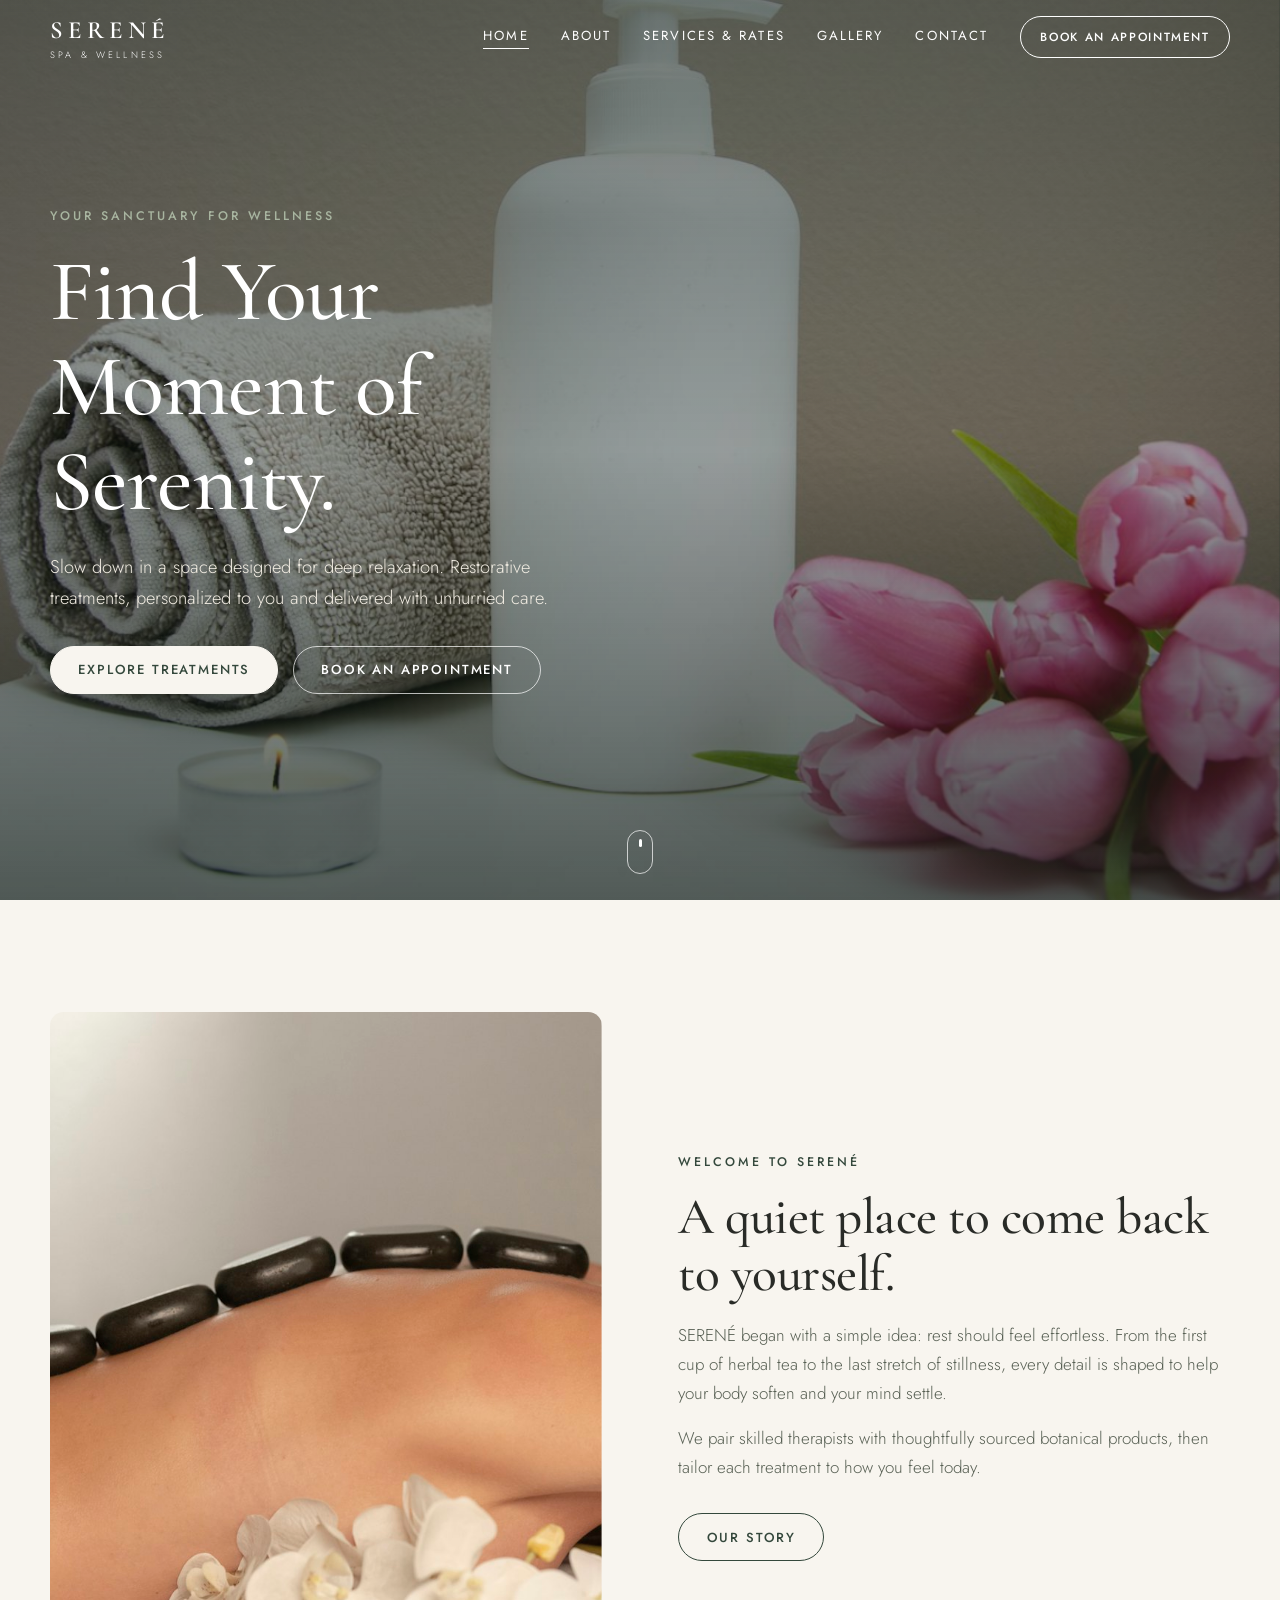
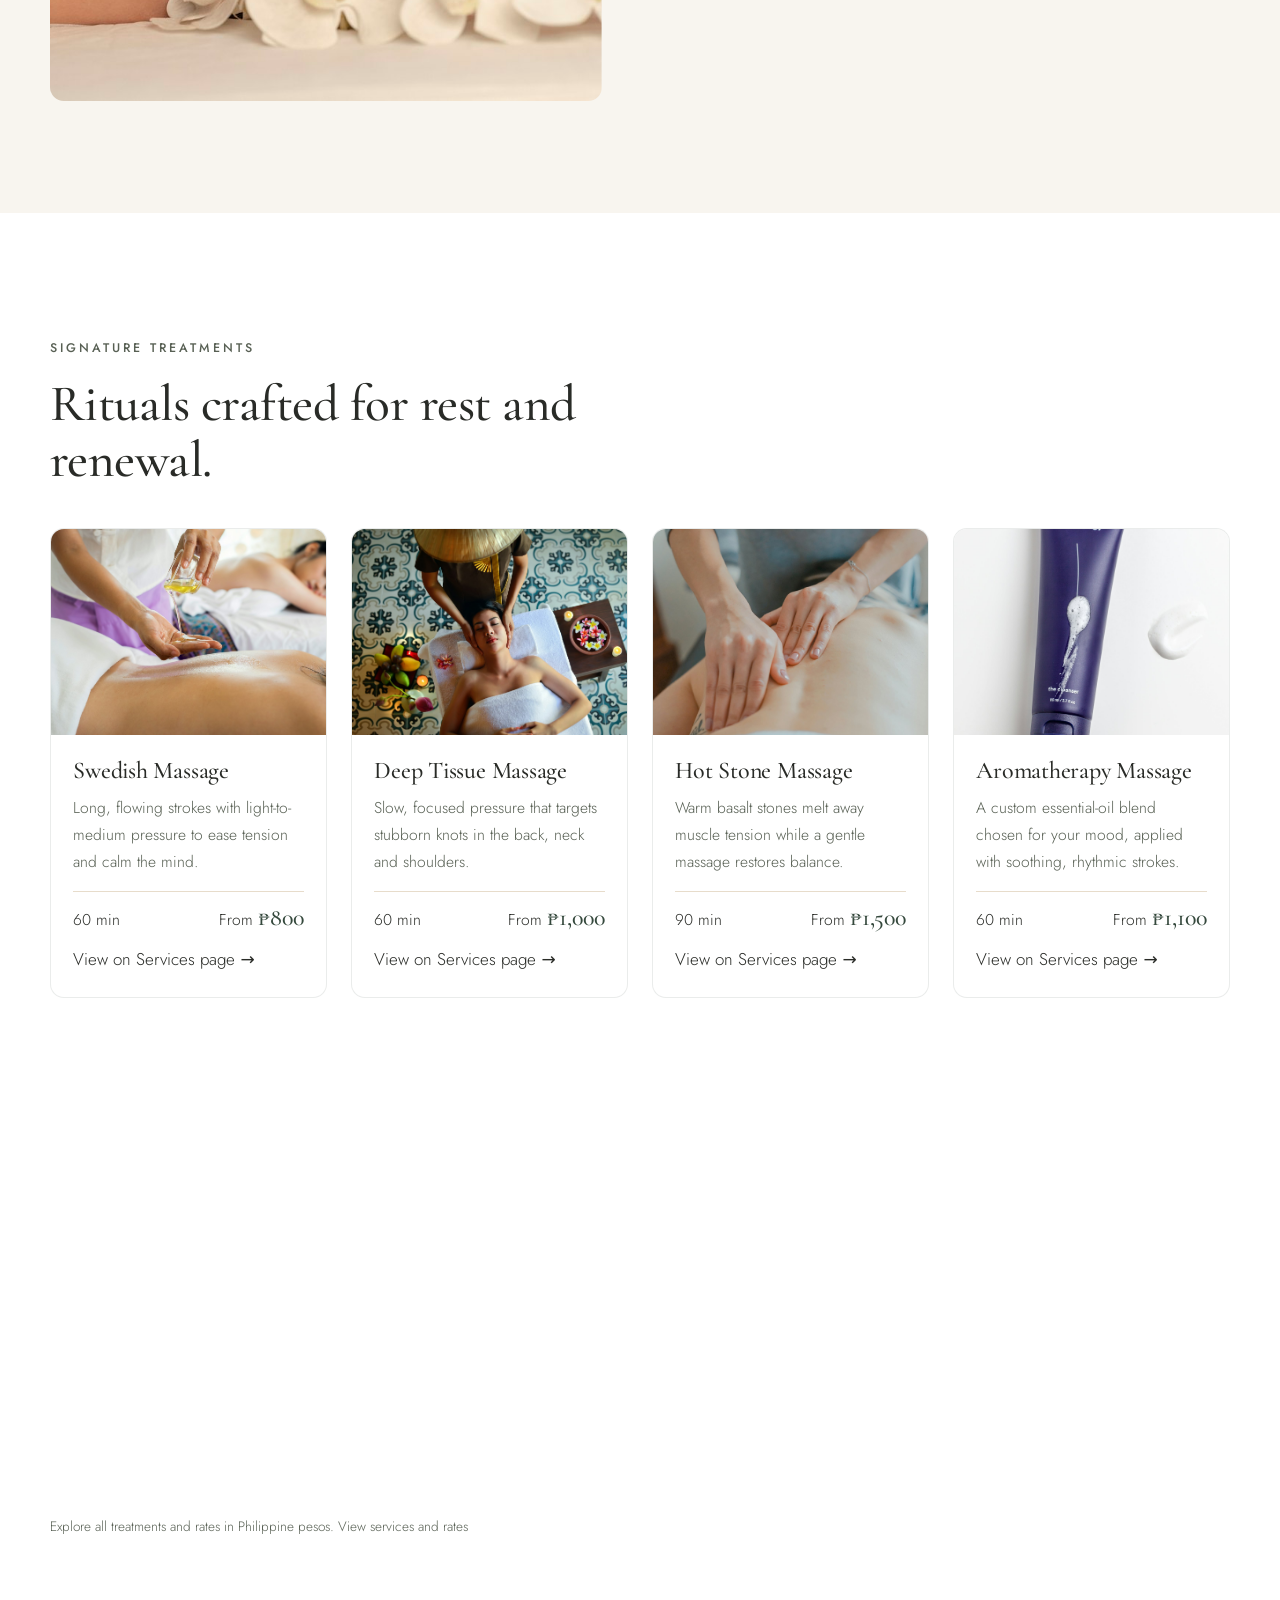
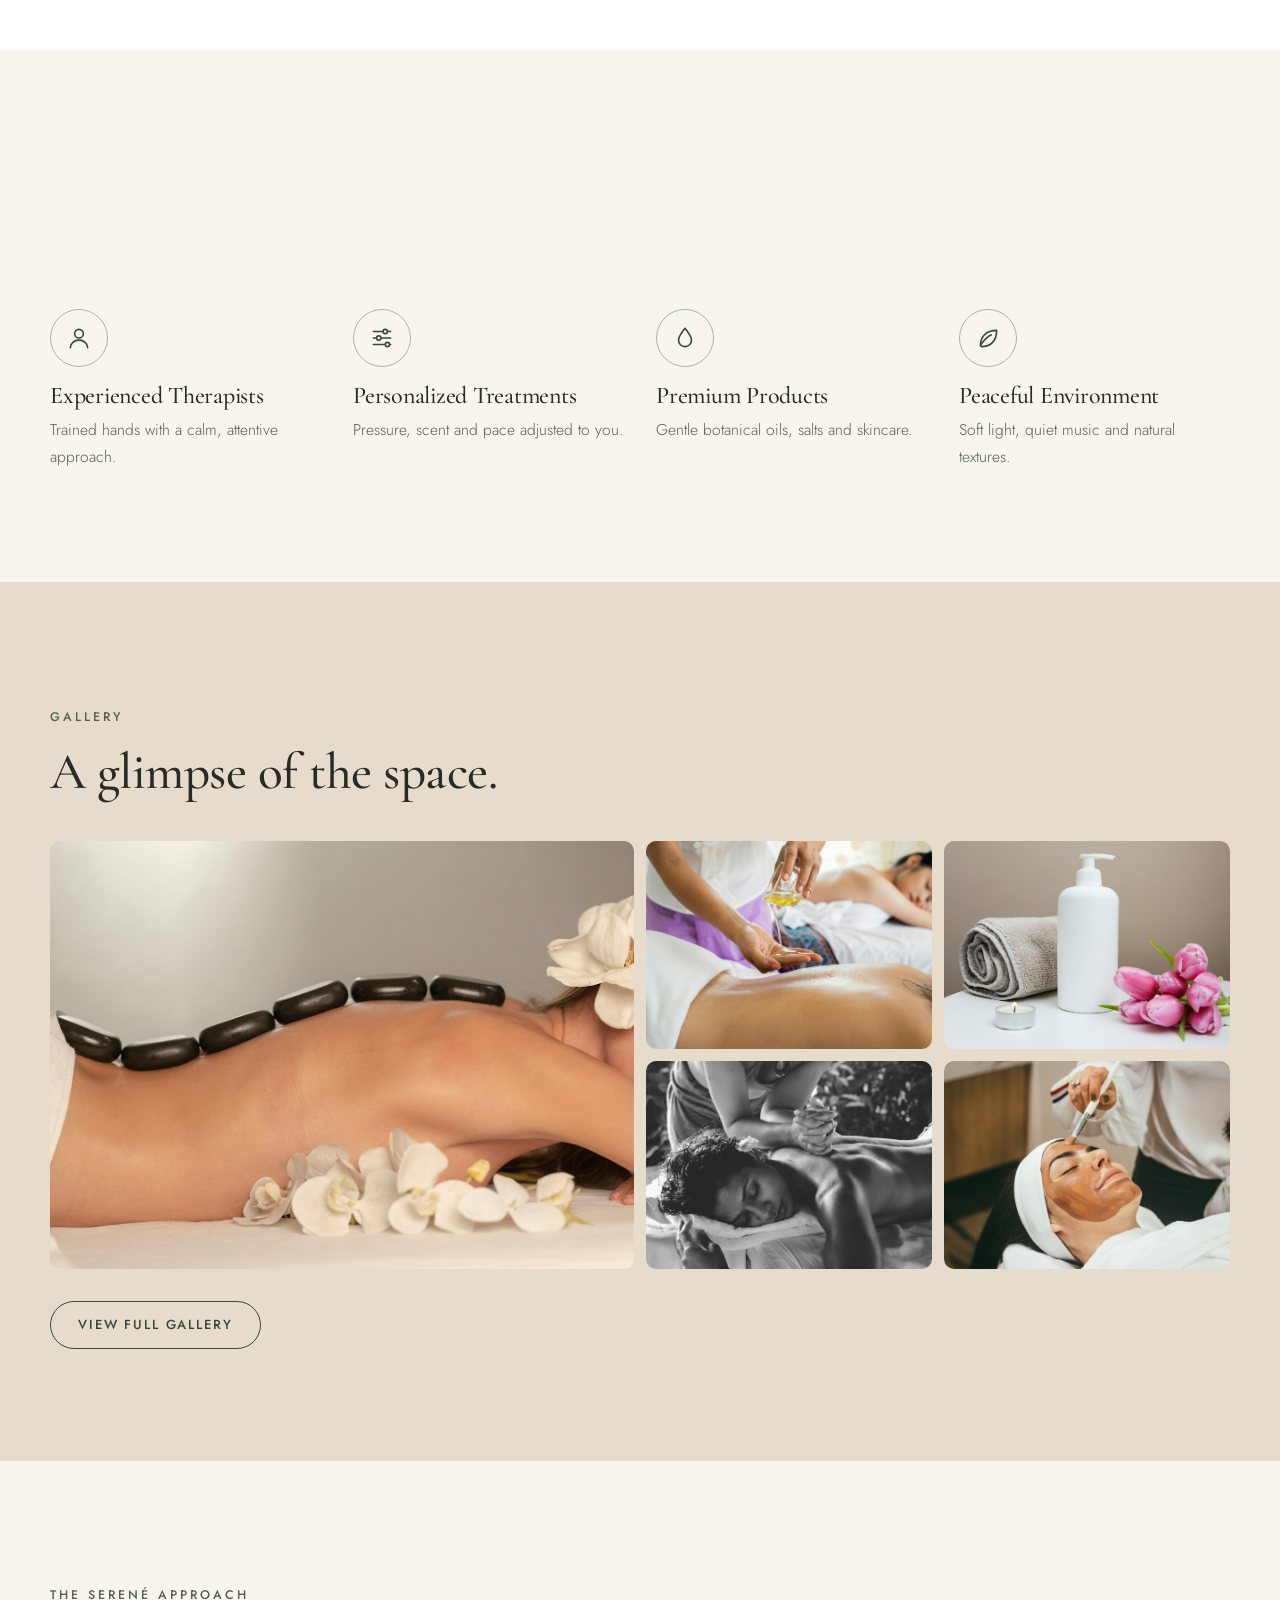
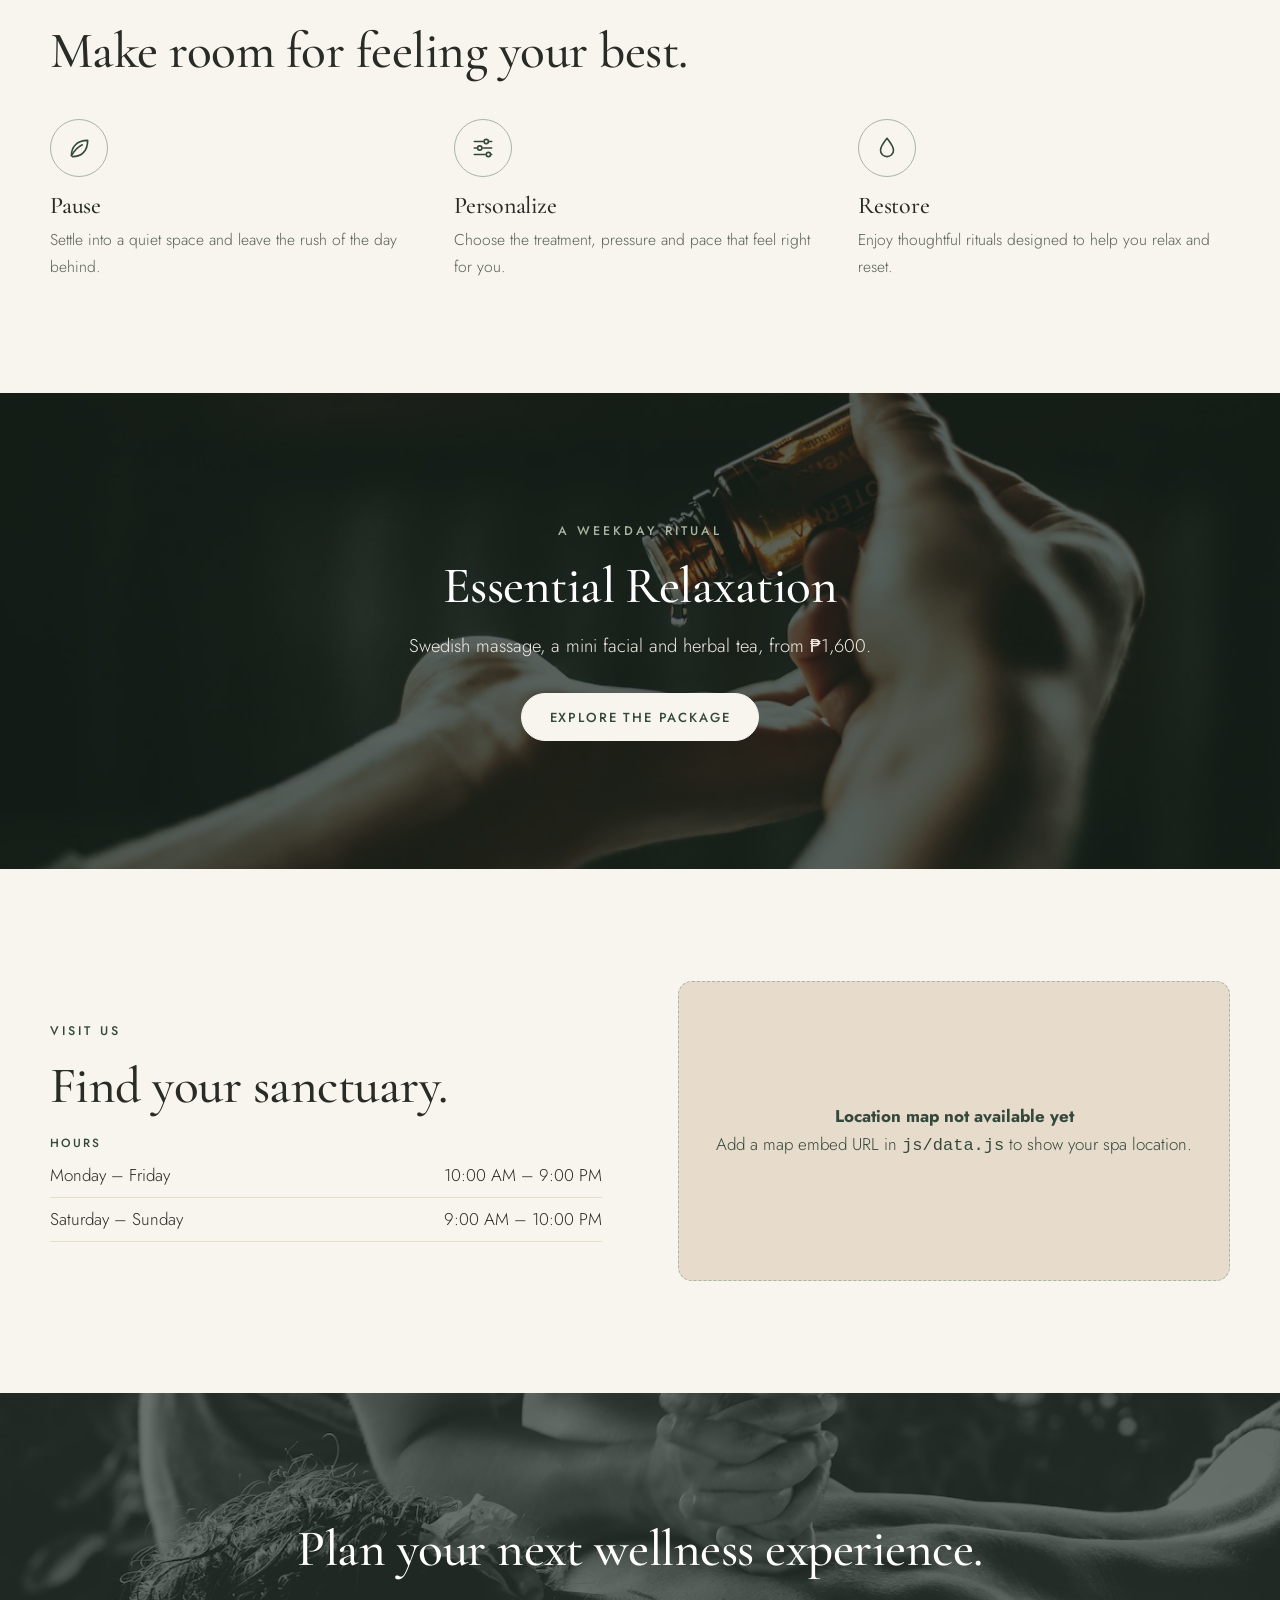
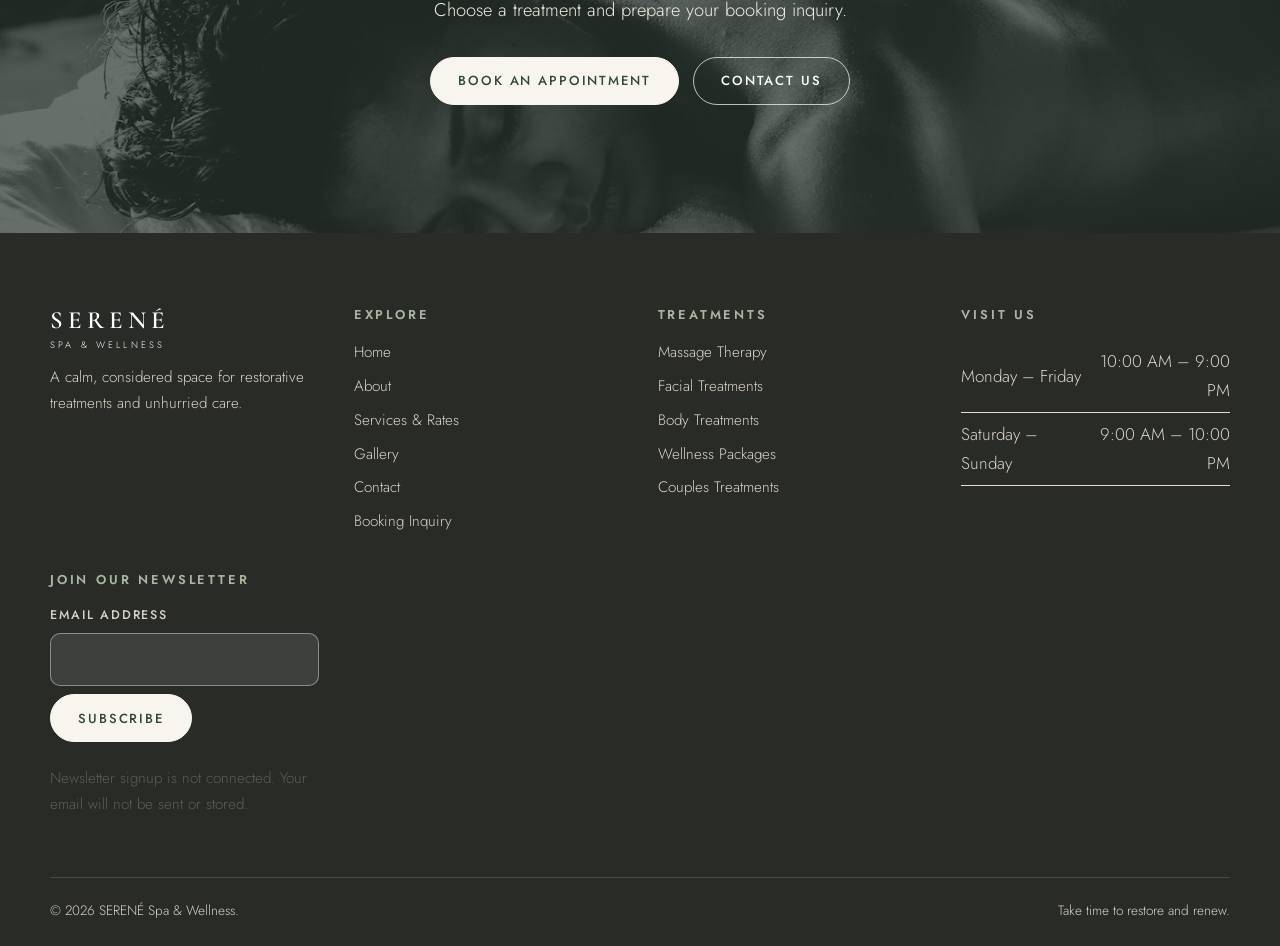
==== index.html @ 8085dd3d "New Template Site Spa Template" ====
<!DOCTYPE html>
<html lang="en">

<head>
    <meta charset="utf-8">
    <meta name="viewport" content="width=device-width,initial-scale=1">
    <title>SERENÉ Spa & Wellness | Massage, Facials & Wellness</title>
    <meta name="description"
        content="Find your moment of serenity with restorative massage, facials, body treatments and wellness packages at SERENÉ Spa & Wellness.">
    <meta property="og:title" content="SERENÉ Spa & Wellness | Massage, Facials & Wellness">
    <meta property="og:description"
        content="Find your moment of serenity with restorative massage, facials, body treatments and wellness packages at SERENÉ Spa & Wellness.">
    <meta property="og:type" content="website">
    <link rel="canonical" href="https://your-username.github.io/serene-spa/index.html">
    <link rel="icon"
        href="data:image/svg+xml,%3Csvg xmlns='http://www.w3.org/2000/svg' viewBox='0 0 32 32'%3E%3Crect width='32' height='32' rx='8' fill='%2334483C'/%3E%3Ctext x='16' y='23' font-size='20' text-anchor='middle' fill='%23F8F5EF' font-family='serif'%3ES%3C/text%3E%3C/svg%3E">
    <link rel="preconnect" href="https://fonts.googleapis.com">
    <link rel="preconnect" href="https://fonts.gstatic.com" crossorigin>
    <link
        href="https://fonts.googleapis.com/css2?family=Cormorant+Garamond:ital,wght@0,400;0,500;0,600;1,400&family=Jost:wght@300;400;500&display=swap"
        rel="stylesheet">
    <link rel="stylesheet" href="css/styles.css">
    <script src="js/data.js" defer></script>
    <script src="js/main.js" defer></script>
</head>

<body data-page="index" class="has-hero">
    <a class="skip" href="#main">Skip to content</a>
    <div id="site-header"></div>
    <noscript>
        <p style="padding:5rem 1.5rem 1rem">Please enable JavaScript to view the full site. You can also visit <a
                href="services.html">services</a>, <a href="about.html">about</a>, <a href="gallery.html">the
                gallery</a>, <a href="booking.html">booking</a> or <a href="contact.html">contact</a>.</p>
    </noscript>
    <main id="main">
        <section class="hero"><img class="hero__bg" src="assets/images/1540555700478-4be289fbecef.jpg" data-img="candle"
                data-parallax alt="Candlelit spa setting with smooth natural stones" width="1600" height="1000"
                fetchpriority="high">
            <div class="container hero__in">
                <p class="eyebrow" data-in style="--d:.1s">Your sanctuary for wellness</p>
                <h1 data-in style="--d:.25s">Find Your Moment of Serenity.</h1>
                <p class="lead" data-in style="--d:.4s">Slow down in a space designed for deep relaxation. Restorative
                    treatments, personalized to you and delivered with unhurried care.</p>
                <div class="btns" data-in style="--d:.55s"><a class="btn btn--light" href="services.html">Explore
                        Treatments</a><a class="btn btn--ghost" href="booking.html">Book an Appointment</a></div>
            </div>
            <a class="scroll" href="#welcome" aria-label="Scroll to welcome section"><span></span></a>
        </section>

        <section class="section" id="welcome">
            <div class="container split">
                <div class="mask" data-reveal="mask"><img src="assets/images/1600334089648-b0d9d3028eb2.jpg"
                        data-img="interior" alt="Calm spa interior in warm neutral tones" width="800" height="1000"
                        loading="lazy"></div>
                <div data-reveal>
                    <p class="eyebrow">Welcome to SERENÉ</p>
                    <h2>A quiet place to come back to yourself.</h2>
                    <p style="margin-top:1.2rem;color:var(--muted)">SERENÉ began with a simple idea: rest should feel
                        effortless. From the first cup of herbal tea to the last stretch of stillness, every detail is
                        shaped to help your body soften and your mind settle.</p>
                    <p style="margin:1rem 0 0;color:var(--muted)">We pair skilled therapists with thoughtfully sourced
                        botanical products, then tailor each treatment to how you feel today.</p>
                    <div class="btns"><a class="btn btn--outline" href="about.html">Our Story</a></div>
                </div>
            </div>
        </section>

        <section class="section section--white">
            <div class="container">
                <header class="sec-h" data-reveal>
                    <p class="eyebrow">Signature treatments</p>
                    <h2>Rituals crafted for rest and renewal.</h2>
                </header>
                <div class="grid" id="featured" data-stagger></div>
                <p class="site-note">Explore all treatments and rates in Philippine pesos. <a class="ulink"
                        href="services.html">View services and rates</a></p>
            </div>
        </section>

        <section class="section">
            <div class="container">
                <header class="sec-h center" data-reveal>
                    <p class="eyebrow">The SERENÉ experience</p>
                    <h2>Care in every detail.</h2>
                </header>
                <div class="benefits" data-stagger>
                    <div class="benefit"><span data-icon="therapist"></span>
                        <h3>Experienced Therapists</h3>
                        <p>Trained hands with a calm, attentive approach.</p>
                    </div>
                    <div class="benefit"><span data-icon="personal"></span>
                        <h3>Personalized Treatments</h3>
                        <p>Pressure, scent and pace adjusted to you.</p>
                    </div>
                    <div class="benefit"><span data-icon="products"></span>
                        <h3>Premium Products</h3>
                        <p>Gentle botanical oils, salts and skincare.</p>
                    </div>
                    <div class="benefit"><span data-icon="calm"></span>
                        <h3>Peaceful Environment</h3>
                        <p>Soft light, quiet music and natural textures.</p>
                    </div>
                </div>
            </div>
        </section>

        <section class="section section--sand">
            <div class="container">
                <header class="sec-h" data-reveal>
                    <p class="eyebrow">Gallery</p>
                    <h2>A glimpse of the space.</h2>
                </header>
                <div class="mosaic" id="gprev" data-reveal></div>
                <div class="btns"><a class="btn btn--outline" href="gallery.html">View Full Gallery</a></div>
            </div>
        </section>

        <section class="section">
            <div class="container">
                <header class="sec-h" data-reveal>
                    <p class="eyebrow">The SERENÉ approach</p>
                    <h2>Make room for feeling your best.</h2>
                </header>
                <div class="benefits" data-stagger>
                    <div class="benefit"><span data-icon="calm"></span>
                        <h3>Pause</h3>
                        <p>Settle into a quiet space and leave the rush of the day behind.</p>
                    </div>
                    <div class="benefit"><span data-icon="personal"></span>
                        <h3>Personalize</h3>
                        <p>Choose the treatment, pressure and pace that feel right for you.</p>
                    </div>
                    <div class="benefit"><span data-icon="products"></span>
                        <h3>Restore</h3>
                        <p>Enjoy thoughtful rituals designed to help you relax and reset.</p>
                    </div>
                </div>
            </div>
        </section>

        <section class="band"><img src="assets/images/1515377905703-c4788e51af15.jpg" data-img="flowers" alt=""
                width="1600" height="900" loading="lazy">
            <div class="container" data-reveal>
                <p class="eyebrow" style="color:var(--sage)">A weekday ritual</p>
                <h2>Essential Relaxation</h2>
                <p class="lead">Swedish massage, a mini facial and herbal tea, from ₱1,600.</p>
                <div class="btns"><a class="btn btn--light" href="booking.html?service=essential">Explore the
                        Package</a></div>
            </div>
        </section>

        <section class="section">
            <div class="container split">
                <div data-reveal>
                    <p class="eyebrow">Visit us</p>
                    <h2>Find your sanctuary.</h2>
                    <dl class="info">
                        <div>
                            <dt>Address</dt>
                            <dd data-bind="contact.address"></dd>
                        </div>
                        <div>
                            <dt>Phone</dt>
                            <dd data-bind="contact.phone"></dd>
                        </div>
                        <div>
                            <dt>Email</dt>
                            <dd data-bind="contact.email"></dd>
                        </div>
                        <div>
                            <dt>Hours</dt>
                            <dd>
                                <table class="hours" data-hours></table>
                            </dd>
                        </div>
                    </dl>
                </div>
                <div class="map" data-map data-reveal></div>
            </div>
        </section>

        <section class="band dark"><img src="assets/images/1591343395082-e120087004b4.jpg" data-img="lounge" alt=""
                width="1600" height="900" loading="lazy">
            <div class="container" data-reveal>
                <h2>Plan your next wellness experience.</h2>
                <p class="lead">Choose a treatment and prepare your booking inquiry.</p>
                <div class="btns"><a class="btn btn--light" href="booking.html">Book an Appointment</a><a
                        class="btn btn--ghost" href="contact.html">Contact Us</a></div>
            </div>
        </section>
    </main>
    <div id="site-footer"></div>
</body>

</html>
---- css/styles.css ----
/* SERENÉ Spa — edit the palette in :root */
:root {
    --ivory: #F8F5EF;
    --sage: #A8B5A0;
    --forest: #34483C;
    --sand: #E7DCCB;
    --charcoal: #292B27;
    --white: #fff;
    --muted: #586054;
    --serif: 'Cormorant Garamond', Georgia, serif;
    --sans: 'Jost', system-ui, sans-serif;
    --ease: cubic-bezier(.22, .61, .36, 1);
    --r: 14px;
    --sh: 0 14px 40px -20px rgba(41, 43, 39, .4);
    --hh: 74px
}

*,
*::before,
*::after {
    box-sizing: border-box
}

* {
    margin: 0
}

html {
    scroll-behavior: smooth;
    scroll-padding-top: 90px
}

body {
    font: 300 1.0625rem/1.7 var(--sans);
    color: var(--charcoal);
    background: var(--ivory);
    overflow-x: hidden;
    animation: fadeIn .6s var(--ease) backwards
}

body.lock {
    overflow: hidden
}

body.leaving {
    opacity: 0;
    transition: opacity .25s
}

body:not(.has-hero) main {
    padding-top: var(--hh)
}

img {
    display: block;
    max-width: 100%;
    height: auto
}

a {
    color: inherit
}

:focus-visible {
    outline: 2px solid var(--forest);
    outline-offset: 3px;
    border-radius: 4px
}

.dark :focus-visible,
.site-footer :focus-visible,
.hero :focus-visible,
.lb :focus-visible {
    outline-color: var(--ivory)
}

.skip {
    position: absolute;
    left: -999px;
    top: 0;
    background: var(--forest);
    color: #fff;
    padding: .6rem 1rem;
    z-index: 100
}

.skip:focus {
    left: 0
}

h1,
h2,
h3,
h4 {
    font-family: var(--serif);
    font-weight: 500;
    line-height: 1.1;
    letter-spacing: -.01em
}

h1 {
    font-size: clamp(2.6rem, 7.5vw, 5.4rem)
}

h2 {
    font-size: clamp(2rem, 4.6vw, 3.2rem)
}

h3 {
    font-size: 1.5rem
}

.container {
    width: min(100% - 2.5rem, 1180px);
    margin-inline: auto
}

.section {
    padding: clamp(3.5rem, 9vw, 7rem) 0
}

.section--sand {
    background: var(--sand)
}

.section--white {
    background: var(--white)
}

.dark {
    background: var(--forest);
    color: var(--ivory)
}

.eyebrow {
    font-size: .78rem;
    letter-spacing: .24em;
    text-transform: uppercase;
    font-weight: 500;
    color: var(--forest);
    margin-bottom: 1rem
}

.dark .eyebrow,
.hero .eyebrow {
    color: var(--sage)
}

.lead {
    font-size: 1.15rem;
    max-width: 34rem
}

.sec-h {
    max-width: 40rem;
    margin-bottom: 2.5rem
}

.sec-h p {
    color: var(--muted);
    margin-top: .8rem
}

.dark .sec-h p {
    color: var(--sand)
}

.center {
    text-align: center;
    margin-inline: auto
}

.btn {
    display: inline-flex;
    align-items: center;
    justify-content: center;
    min-height: 48px;
    padding: .8rem 1.7rem;
    border-radius: 999px;
    background: var(--forest);
    color: var(--ivory);
    border: 1px solid var(--forest);
    text-decoration: none;
    font: 500 .82rem/1 var(--sans);
    letter-spacing: .14em;
    text-transform: uppercase;
    cursor: pointer;
    transition: background .35s, color .35s, transform .35s var(--ease), box-shadow .35s
}

.btn:hover {
    transform: translateY(-2px);
    box-shadow: var(--sh)
}

.btn--outline {
    background: transparent;
    color: var(--forest)
}

.btn--outline:hover {
    background: var(--forest);
    color: var(--ivory)
}

.btn--ghost {
    background: transparent;
    color: #fff;
    border-color: rgba(255, 255, 255, .7)
}

.btn--ghost:hover {
    background: #fff;
    color: var(--forest)
}

.btn--light {
    background: var(--ivory);
    color: var(--forest);
    border-color: var(--ivory)
}

.btn--sm {
    min-height: 42px;
    padding: .65rem 1.2rem;
    font-size: .74rem
}

.btn.is-off {
    opacity: .55;
    cursor: not-allowed;
    transform: none;
    box-shadow: none
}

.btns {
    display: flex;
    flex-wrap: wrap;
    gap: .9rem;
    margin-top: 2rem
}

.ulink {
    text-decoration: none;
    background: linear-gradient(currentColor, currentColor) 0 100%/0 1px no-repeat;
    transition: background-size .4s var(--ease)
}

.ulink:hover {
    background-size: 100% 1px
}

/* header */
.site-header {
    position: fixed;
    inset: 0 0 auto;
    z-index: 50;
    height: var(--hh);
    color: var(--forest);
    background: rgba(248, 245, 239, .96);
    box-shadow: 0 1px 0 rgba(52, 72, 60, .12);
    transition: background .4s, color .4s, box-shadow .4s;
    animation: hdr .8s var(--ease) backwards
}

.has-hero .site-header:not(.solid):not(.menu-open) {
    background: transparent;
    color: #fff;
    box-shadow: none
}

.site-header.menu-open {
    color: var(--forest);
    background: var(--ivory)
}

.bar {
    display: flex;
    align-items: center;
    justify-content: space-between;
    height: 100%
}

.brand {
    display: flex;
    flex-direction: column;
    text-decoration: none;
    line-height: 1;
    position: relative;
    z-index: 2
}

.brand span {
    font: 600 1.55rem var(--serif);
    letter-spacing: .2em
}

.brand small {
    font-size: .58rem;
    letter-spacing: .34em;
    text-transform: uppercase;
    margin-top: .3rem
}

.burger {
    position: relative;
    z-index: 2;
    width: 48px;
    height: 48px;
    background: none;
    border: 0;
    color: inherit;
    cursor: pointer
}

.burger i {
    position: absolute;
    left: 12px;
    width: 24px;
    height: 1.5px;
    background: currentColor;
    transition: transform .4s var(--ease), opacity .3s
}

.burger i:nth-child(1) {
    top: 18px
}

.burger i:nth-child(2) {
    top: 24px
}

.burger i:nth-child(3) {
    top: 30px
}

.burger[aria-expanded=true] i:nth-child(1) {
    transform: translateY(6px) rotate(45deg)
}

.burger[aria-expanded=true] i:nth-child(2) {
    opacity: 0
}

.burger[aria-expanded=true] i:nth-child(3) {
    transform: translateY(-6px) rotate(-45deg)
}

.nav {
    position: fixed;
    inset: 0;
    background: var(--ivory);
    display: flex;
    flex-direction: column;
    align-items: center;
    justify-content: center;
    gap: 1.4rem;
    opacity: 0;
    visibility: hidden;
    transform: translateY(-12px);
    transition: opacity .4s, transform .5s var(--ease), visibility 0s .5s
}

.nav.open {
    opacity: 1;
    visibility: visible;
    transform: none;
    transition-delay: 0s
}

.nav a:not(.btn) {
    font: 500 2rem var(--serif);
    text-decoration: none;
    color: var(--forest)
}

.nav a[aria-current=page]:not(.btn) {
    text-decoration: underline;
    text-underline-offset: 8px;
    text-decoration-thickness: 1px
}

/* hero */
.hero {
    position: relative;
    min-height: 100svh;
    display: flex;
    align-items: center;
    color: #fff;
    overflow: hidden;
    background: var(--forest)
}

.hero--sub {
    min-height: 62svh;
    padding-top: var(--hh)
}

.hero__bg {
    position: absolute;
    inset: -8% 0;
    width: 100%;
    height: 116%;
    object-fit: cover;
    will-change: transform
}

.hero::after {
    content: "";
    position: absolute;
    inset: 0;
    background: linear-gradient(180deg, rgba(24, 34, 28, .6), rgba(24, 34, 28, .38) 50%, rgba(24, 34, 28, .72))
}

.hero__in {
    position: relative;
    z-index: 2;
    padding-block: 5rem
}

.hero h1 {
    max-width: 12ch
}

.hero--sub h1 {
    font-size: clamp(2.4rem, 6vw, 4.4rem);
    max-width: 18ch
}

.hero .lead {
    margin-top: 1.4rem;
    color: #f1ece2
}

.hero [data-in] {
    animation: rise 1s var(--ease) backwards;
    animation-delay: var(--d, 0s)
}

.scroll {
    position: absolute;
    z-index: 2;
    left: 50%;
    bottom: 1.6rem;
    width: 26px;
    height: 44px;
    margin-left: -13px;
    border: 1px solid rgba(255, 255, 255, .7);
    border-radius: 20px
}

.scroll span {
    position: absolute;
    left: 50%;
    top: 8px;
    width: 3px;
    height: 8px;
    margin-left: -1.5px;
    border-radius: 2px;
    background: #fff;
    animation: dot 2.2s var(--ease) infinite
}

/* layout bits */
.split {
    display: grid;
    gap: 2.5rem;
    align-items: center
}

.mask {
    overflow: hidden;
    border-radius: var(--r);
    aspect-ratio: 4/5
}

.mask img {
    width: 100%;
    height: 100%;
    object-fit: cover
}

.zoom {
    display: block;
    overflow: hidden
}

.zoom img {
    width: 100%;
    height: 100%;
    object-fit: cover;
    transition: transform 1s var(--ease)
}

.zoom:hover img {
    transform: scale(1.06)
}

.grid {
    display: grid;
    gap: 1.5rem;
    grid-template-columns: repeat(auto-fill, minmax(min(100%, 17rem), 1fr))
}

.card {
    display: flex;
    flex-direction: column;
    background: var(--white);
    border: 1px solid rgba(52, 72, 60, .1);
    border-radius: var(--r);
    overflow: hidden;
    transition: transform .45s var(--ease), box-shadow .45s
}

.card:hover {
    transform: translateY(-6px);
    box-shadow: var(--sh)
}

.card figure {
    aspect-ratio: 4/3;
    overflow: hidden
}

.card .zoom {
    height: 100%
}

.card__b {
    display: flex;
    flex-direction: column;
    gap: .7rem;
    padding: 1.4rem;
    flex: 1
}

.card__b p {
    color: var(--muted);
    font-size: .98rem
}

.card__b .btn,
.card__b .ulink {
    margin-top: auto;
    align-self: flex-start
}

.meta {
    display: flex;
    justify-content: space-between;
    align-items: baseline;
    border-top: 1px solid var(--sand);
    padding-top: .7rem;
    margin-top: .3rem;
    color: var(--charcoal) !important
}

.meta strong {
    font: 500 1.5rem var(--serif);
    color: var(--forest)
}

.note {
    font-size: .85rem !important;
    color: var(--forest) !important
}

.incl {
    list-style: none;
    padding: 0;
    display: grid;
    gap: .3rem;
    font-size: .95rem
}

.incl li::before {
    content: "✓";
    color: var(--forest);
    margin-right: .6rem
}

.card--pkg {
    background: var(--forest);
    color: var(--ivory);
    border-color: var(--forest)
}

.card--pkg .card__b p {
    color: var(--sand)
}

.card--pkg .meta {
    border-color: rgba(255, 255, 255, .25);
    color: var(--ivory) !important
}

.card--pkg .meta strong,
.card--pkg .note,
.card--pkg .incl li::before {
    color: var(--sage) !important
}

.card--pkg .btn--outline {
    color: var(--ivory);
    border-color: var(--ivory)
}

.card--pkg .btn--outline:hover {
    background: var(--ivory);
    color: var(--forest)
}

.benefits {
    display: grid;
    gap: 2rem;
    grid-template-columns: repeat(auto-fit, minmax(min(100%, 14rem), 1fr))
}

.benefit span {
    display: grid;
    place-items: center;
    width: 58px;
    height: 58px;
    border-radius: 50%;
    border: 1px solid var(--sage);
    color: var(--forest);
    margin-bottom: 1rem;
    transition: background .4s, color .4s
}

.benefit:hover span {
    background: var(--forest);
    color: var(--ivory)
}

.benefit p {
    color: var(--muted);
    margin-top: .5rem;
    font-size: .98rem
}

.mosaic {
    display: grid;
    gap: .75rem;
    grid-template-columns: repeat(2, 1fr);
    grid-auto-rows: 9.5rem
}

.mosaic a {
    border-radius: 10px
}

.mosaic a:first-child {
    grid-column: span 2;
    grid-row: span 2
}

.quotes {
    display: grid;
    gap: 1.5rem;
    grid-template-columns: repeat(auto-fit, minmax(min(100%, 18rem), 1fr))
}

.quote {
    background: var(--white);
    padding: 1.8rem;
    border-radius: var(--r);
    border: 1px solid rgba(52, 72, 60, .1)
}

.quote .stars {
    color: #9a7b3f;
    letter-spacing: .2em
}

.quote p {
    margin: .8rem 0 1rem;
    font: italic 1.3rem/1.4 var(--serif)
}

.quote cite {
    font-size: .85rem;
    font-style: normal;
    color: var(--muted)
}

.site-note {
    font-size: .85rem;
    color: var(--muted);
    margin-top: 1.5rem
}

.dark .site-note {
    color: var(--sand)
}

.band {
    position: relative;
    overflow: hidden;
    color: #fff;
    text-align: center;
    padding: clamp(4rem, 10vw, 8rem) 0;
    background: var(--forest)
}

.band>img {
    position: absolute;
    inset: 0;
    width: 100%;
    height: 100%;
    object-fit: cover
}

.band::after {
    content: "";
    position: absolute;
    inset: 0;
    background: rgba(30, 42, 34, .66)
}

.band .container {
    position: relative;
    z-index: 2
}

.band .lead {
    margin: 1rem auto 0;
    color: #f1ece2
}

.band .btns {
    justify-content: center
}

.info {
    display: grid;
    gap: 1rem;
    margin-top: 1.2rem
}

.info dt {
    font-size: .74rem;
    letter-spacing: .2em;
    text-transform: uppercase;
    color: var(--forest);
    font-weight: 500
}

.info dd {
    margin: 0
}

.hours {
    width: 100%;
    border-collapse: collapse
}

.hours td {
    padding: .45rem 0;
    border-bottom: 1px solid var(--sand)
}

.hours td:last-child {
    text-align: right
}

.map-empty,
.map iframe {
    width: 100%;
    min-height: 300px;
    border: 0;
    border-radius: var(--r)
}

.map-empty {
    display: grid;
    place-content: center;
    text-align: center;
    padding: 1.5rem;
    background: var(--sand);
    color: var(--forest);
    border: 1px dashed var(--sage)
}

.soc {
    display: flex;
    gap: .7rem
}

.soc a,
.soc span {
    display: grid;
    place-items: center;
    width: 44px;
    height: 44px;
    border: 1px solid currentColor;
    border-radius: 50%;
    transition: background .3s, color .3s
}

.soc a:hover {
    background: var(--ivory);
    color: var(--forest)
}

.soc span {
    opacity: .5
}

.chips {
    display: flex;
    flex-wrap: wrap;
    gap: .6rem;
    margin-bottom: 2.5rem
}

.chips a {
    padding: .55rem 1.1rem;
    border: 1px solid var(--sage);
    border-radius: 999px;
    text-decoration: none;
    font-size: .9rem;
    transition: background .3s, color .3s
}

.chips a:hover {
    background: var(--forest);
    color: var(--ivory)
}

.addons {
    display: grid;
    gap: .8rem;
    max-width: 42rem
}

.addons li {
    display: flex;
    justify-content: space-between;
    gap: 1rem;
    padding: .8rem 0;
    border-bottom: 1px solid rgba(255, 255, 255, .2);
    list-style: none
}

.addons {
    padding: 0
}

.team {
    display: grid;
    gap: 1.5rem;
    grid-template-columns: repeat(auto-fit, minmax(min(100%, 16rem), 1fr))
}

.person {
    background: var(--white);
    border-radius: var(--r);
    padding: 1.8rem;
    text-align: center;
    border: 1px solid rgba(52, 72, 60, .1)
}

.person b {
    display: grid;
    place-items: center;
    width: 84px;
    height: 84px;
    margin: 0 auto 1rem;
    border-radius: 50%;
    background: var(--sand);
    color: var(--forest);
    font: 500 2rem var(--serif)
}

.person img {
    width: 84px;
    height: 84px;
    border-radius: 50%;
    object-fit: cover;
    margin: 0 auto 1rem
}

.person small {
    display: block;
    color: var(--forest);
    margin-bottom: .6rem
}

.person p {
    color: var(--muted);
    font-size: .95rem
}

.values {
    display: grid;
    gap: 1.2rem;
    grid-template-columns: repeat(auto-fit, minmax(min(100%, 13rem), 1fr))
}

.values div {
    border-top: 1px solid var(--sage);
    padding-top: 1rem
}

/* accordion */
.acc {
    border-bottom: 1px solid rgba(52, 72, 60, .2)
}

.acc button {
    display: flex;
    width: 100%;
    justify-content: space-between;
    align-items: center;
    gap: 1rem;
    padding: 1.2rem 0;
    background: none;
    border: 0;
    font: 500 1.4rem/1.2 var(--serif);
    color: inherit;
    text-align: left;
    cursor: pointer
}

.plus {
    position: relative;
    flex: none;
    width: 16px;
    height: 16px
}

.plus::before,
.plus::after {
    content: "";
    position: absolute;
    background: currentColor;
    left: 0;
    top: 7.5px;
    width: 16px;
    height: 1px;
    transition: transform .4s var(--ease)
}

.plus::after {
    transform: rotate(90deg)
}

.acc.open .plus::after {
    transform: rotate(0)
}

.acc__p {
    display: grid;
    grid-template-rows: 0fr;
    transition: grid-template-rows .45s var(--ease)
}

.acc.open .acc__p {
    grid-template-rows: 1fr
}

.acc__p>div {
    overflow: hidden
}

.acc__p p {
    padding-bottom: 1.2rem;
    color: var(--muted);
    max-width: 44rem
}

/* forms */
.formcard {
    background: var(--white);
    border: 1px solid rgba(52, 72, 60, .12);
    border-radius: 20px;
    padding: clamp(1.4rem, 4vw, 2.4rem);
    box-shadow: var(--sh)
}

.fgrid {
    display: grid;
    gap: 1.1rem
}

.field {
    display: flex;
    flex-direction: column;
    gap: .4rem
}

label,
legend {
    font-size: .78rem;
    letter-spacing: .14em;
    text-transform: uppercase;
    font-weight: 500;
    color: var(--forest)
}

input,
select,
textarea {
    width: 100%;
    min-height: 48px;
    padding: .7rem .9rem;
    font: inherit;
    color: var(--charcoal);
    background: var(--ivory);
    border: 1px solid #c9c4b6;
    border-radius: 10px;
    transition: border-color .3s, box-shadow .3s
}

textarea {
    min-height: 110px;
    resize: vertical
}

input:focus,
select:focus,
textarea:focus {
    outline: none;
    border-color: var(--forest);
    box-shadow: 0 0 0 3px rgba(168, 181, 160, .55)
}

[aria-invalid=true] {
    border-color: #9b3b2e
}

.err {
    color: #9b3b2e;
    font-size: .85rem;
    animation: rise .4s var(--ease)
}

fieldset {
    border: 0;
    padding: 0
}

.radios {
    display: flex;
    flex-wrap: wrap;
    gap: .6rem;
    margin-top: .5rem
}

.radios label {
    display: flex;
    align-items: center;
    gap: .5rem;
    text-transform: none;
    letter-spacing: 0;
    font-size: .95rem;
    font-weight: 400;
    padding: .5rem .9rem;
    border: 1px solid #c9c4b6;
    border-radius: 999px;
    cursor: pointer
}

.radios input {
    width: auto;
    min-height: 0
}

.notice {
    padding: 1rem 1.2rem;
    border-radius: 10px;
    background: var(--sand);
    border-left: 4px solid var(--forest);
    font-size: .92rem
}

.ok {
    text-align: center;
    padding: 1rem 0;
    animation: rise .6s var(--ease)
}

.ok h3 {
    margin: .8rem 0
}

.tick {
    display: grid;
    place-items: center;
    width: 64px;
    height: 64px;
    margin: auto;
    border-radius: 50%;
    background: var(--forest);
    color: #fff;
    font-size: 1.8rem
}

.sum {
    display: grid;
    gap: .5rem;
    margin: 1.2rem 0
}

.sum div {
    display: flex;
    justify-content: space-between;
    gap: 1rem;
    border-bottom: 1px solid var(--sand);
    padding: .5rem 0
}

.sum dt {
    color: var(--muted)
}

.sum dd {
    text-align: right;
    margin: 0
}

.row-btns {
    display: flex;
    flex-wrap: wrap;
    gap: .8rem;
    margin-top: 1.4rem
}

[hidden] {
    display: none !important
}

.news {
    display: flex;
    flex-wrap: wrap;
    gap: .5rem
}

.news .field {
    flex: 1 1 12rem
}

.news input {
    background: rgba(255, 255, 255, .1);
    border-color: rgba(255, 255, 255, .4);
    color: #fff
}

/* gallery */
.filters {
    display: flex;
    flex-wrap: wrap;
    gap: .6rem;
    margin-bottom: 2rem
}

.filters button {
    min-height: 44px;
    padding: .5rem 1.3rem;
    border-radius: 999px;
    border: 1px solid var(--sage);
    background: none;
    font: inherit;
    cursor: pointer;
    color: var(--charcoal);
    transition: background .3s, color .3s
}

.filters button[aria-pressed=true] {
    background: var(--forest);
    color: var(--ivory);
    border-color: var(--forest)
}

.masonry {
    columns: 1;
    column-gap: 1rem
}

.g-item {
    display: block;
    width: 100%;
    margin: 0 0 1rem;
    padding: 0;
    border: 0;
    background: var(--sand);
    border-radius: 12px;
    overflow: hidden;
    position: relative;
    cursor: zoom-in;
    break-inside: avoid;
    transition: opacity .35s, transform .35s var(--ease)
}

.g-item.fade {
    opacity: 0;
    transform: scale(.94)
}

.g-item img {
    width: 100%;
    height: 100%;
    object-fit: cover;
    transition: transform 1s var(--ease)
}

.g-item:hover img {
    transform: scale(1.06)
}

.g-item span {
    position: absolute;
    inset: auto 0 0;
    padding: 2rem 1rem .8rem;
    color: #fff;
    font-size: .88rem;
    text-align: left;
    background: linear-gradient(transparent, rgba(20, 28, 22, .7));
    opacity: 0;
    transition: opacity .4s
}

.g-item:hover span,
.g-item:focus-visible span {
    opacity: 1
}

.lb {
    border: 0;
    padding: 0;
    margin: 0;
    max-width: none;
    max-height: none;
    width: 100%;
    height: 100%;
    background: rgba(18, 24, 20, .95);
    color: #fff
}

.lb[open] {
    display: grid;
    place-items: center;
    animation: fadeIn .35s
}

.lb figure {
    max-width: min(92vw, 1100px);
    text-align: center
}

.lb img {
    max-height: 78vh;
    margin: auto;
    border-radius: 8px;
    animation: rise .5s var(--ease)
}

.lb figcaption {
    margin-top: 1rem
}

.lb figcaption small {
    display: block;
    color: var(--sage)
}

.lb button {
    position: absolute;
    width: 48px;
    height: 48px;
    border-radius: 50%;
    border: 1px solid rgba(255, 255, 255, .5);
    background: rgba(0, 0, 0, .3);
    color: #fff;
    font-size: 1.4rem;
    cursor: pointer
}

.lb .x {
    top: 1rem;
    right: 1rem
}

.lb .pv,
.lb .nx {
    top: 50%;
    margin-top: -24px
}

.lb .pv {
    left: .8rem
}

.lb .nx {
    right: .8rem
}

/* footer */
.site-footer {
    background: var(--charcoal);
    color: #d8d3c6;
    padding: 4.5rem 0 1.5rem
}

.site-footer h2 {
    font: 600 .8rem var(--sans);
    letter-spacing: .22em;
    text-transform: uppercase;
    color: var(--sage);
    margin-bottom: 1rem
}

.fcols {
    display: grid;
    gap: 2.2rem;
    grid-template-columns: repeat(auto-fit, minmax(min(100%, 13rem), 1fr))
}

.site-footer ul {
    list-style: none;
    padding: 0;
    display: grid;
    gap: .5rem
}

.site-footer .brand {
    color: #fff;
    margin-bottom: 1rem
}

.site-footer p,
.site-footer li {
    font-size: .95rem
}

.fbot {
    display: flex;
    flex-wrap: wrap;
    justify-content: space-between;
    gap: 1rem;
    border-top: 1px solid rgba(255, 255, 255, .15);
    margin-top: 3rem;
    padding-top: 1.3rem;
    font-size: .85rem
}

.btt {
    position: fixed;
    right: 1.1rem;
    bottom: 1.1rem;
    z-index: 40;
    width: 48px;
    height: 48px;
    border-radius: 50%;
    border: 0;
    background: var(--forest);
    color: #fff;
    font-size: 1.2rem;
    cursor: pointer;
    box-shadow: var(--sh);
    opacity: 0;
    transform: translateY(12px);
    visibility: hidden;
    transition: opacity .4s, transform .4s, visibility 0s .4s
}

.btt.show {
    opacity: 1;
    transform: none;
    visibility: visible;
    transition-delay: 0s
}

/* animation */
@keyframes fadeIn {
    from {
        opacity: 0
    }
}

@keyframes rise {
    from {
        opacity: 0;
        transform: translateY(28px)
    }
}

@keyframes hdr {
    from {
        opacity: 0;
        transform: translateY(-100%)
    }
}

@keyframes dot {
    0% {
        opacity: 0;
        transform: translateY(0)
    }

    30% {
        opacity: 1
    }

    100% {
        opacity: 0;
        transform: translateY(16px)
    }
}

.js [data-reveal] {
    opacity: 0;
    transform: translateY(26px);
    transition: opacity .9s var(--ease), transform .9s var(--ease);
    transition-delay: calc(var(--i, 0)*90ms)
}

.js [data-reveal].in {
    opacity: 1;
    transform: none
}

.js [data-reveal=mask] {
    opacity: 1;
    transform: none;
    clip-path: inset(0);
    transition: clip-path 1.2s var(--ease)
}

.js [data-reveal=mask] img {
    transform: scale(1.08);
    transition: transform 1.6s var(--ease)
}

.js [data-reveal=mask].in {
    clip-path: inset(0)
}

.js [data-reveal=mask].in img {
    transform: none
}

/* responsive */
@media(min-width:600px) {
    .fgrid.two {
        grid-template-columns: 1fr 1fr
    }

    .fgrid .full {
        grid-column: 1/-1
    }

    .masonry {
        columns: 2
    }
}

@media(min-width:760px) {
    .mosaic {
        grid-template-columns: repeat(4, 1fr);
        grid-auto-rows: 13rem
    }

    .split {
        grid-template-columns: 1fr 1fr;
        gap: clamp(2.5rem, 6vw, 5.5rem)
    }

    .split.rev>:first-child {
        order: 2
    }
}

@media(min-width:960px) {
    .burger {
        display: none
    }

    .nav {
        position: static;
        flex-direction: row;
        background: none;
        opacity: 1;
        visibility: visible;
        transform: none;
        gap: 2rem;
        transition: none
    }

    .nav a:not(.btn) {
        font: 400 .82rem var(--sans);
        letter-spacing: .16em;
        text-transform: uppercase;
        color: inherit;
        background: linear-gradient(currentColor, currentColor) 0 100%/0 1px no-repeat;
        padding-bottom: 4px;
        transition: background-size .4s var(--ease)
    }

    .nav a:not(.btn):hover,
    .nav a[aria-current=page]:not(.btn) {
        background-size: 100% 1px;
        text-decoration: none
    }

    .has-hero .site-header:not(.solid) .btn {
        background: transparent;
        border-color: #fff;
        color: #fff
    }

    .masonry {
        columns: 3
    }

    .booking {
        display: grid;
        grid-template-columns: 5fr 6fr;
        gap: 4rem;
        align-items: start
    }

    .booking aside {
        position: sticky;
        top: 100px
    }
}

@media(max-width:700px) {
    .hero__bg {
        inset: 0;
        height: 100%
    }
}

@media(prefers-reduced-motion:reduce) {

    *,
    *::before,
    *::after {
        animation: none !important;
        transition-duration: .01ms !important;
        scroll-behavior: auto !important
    }

    .js [data-reveal] {
        opacity: 1;
        transform: none
    }

    .js [data-reveal=mask] {
        clip-path: none
    }
}
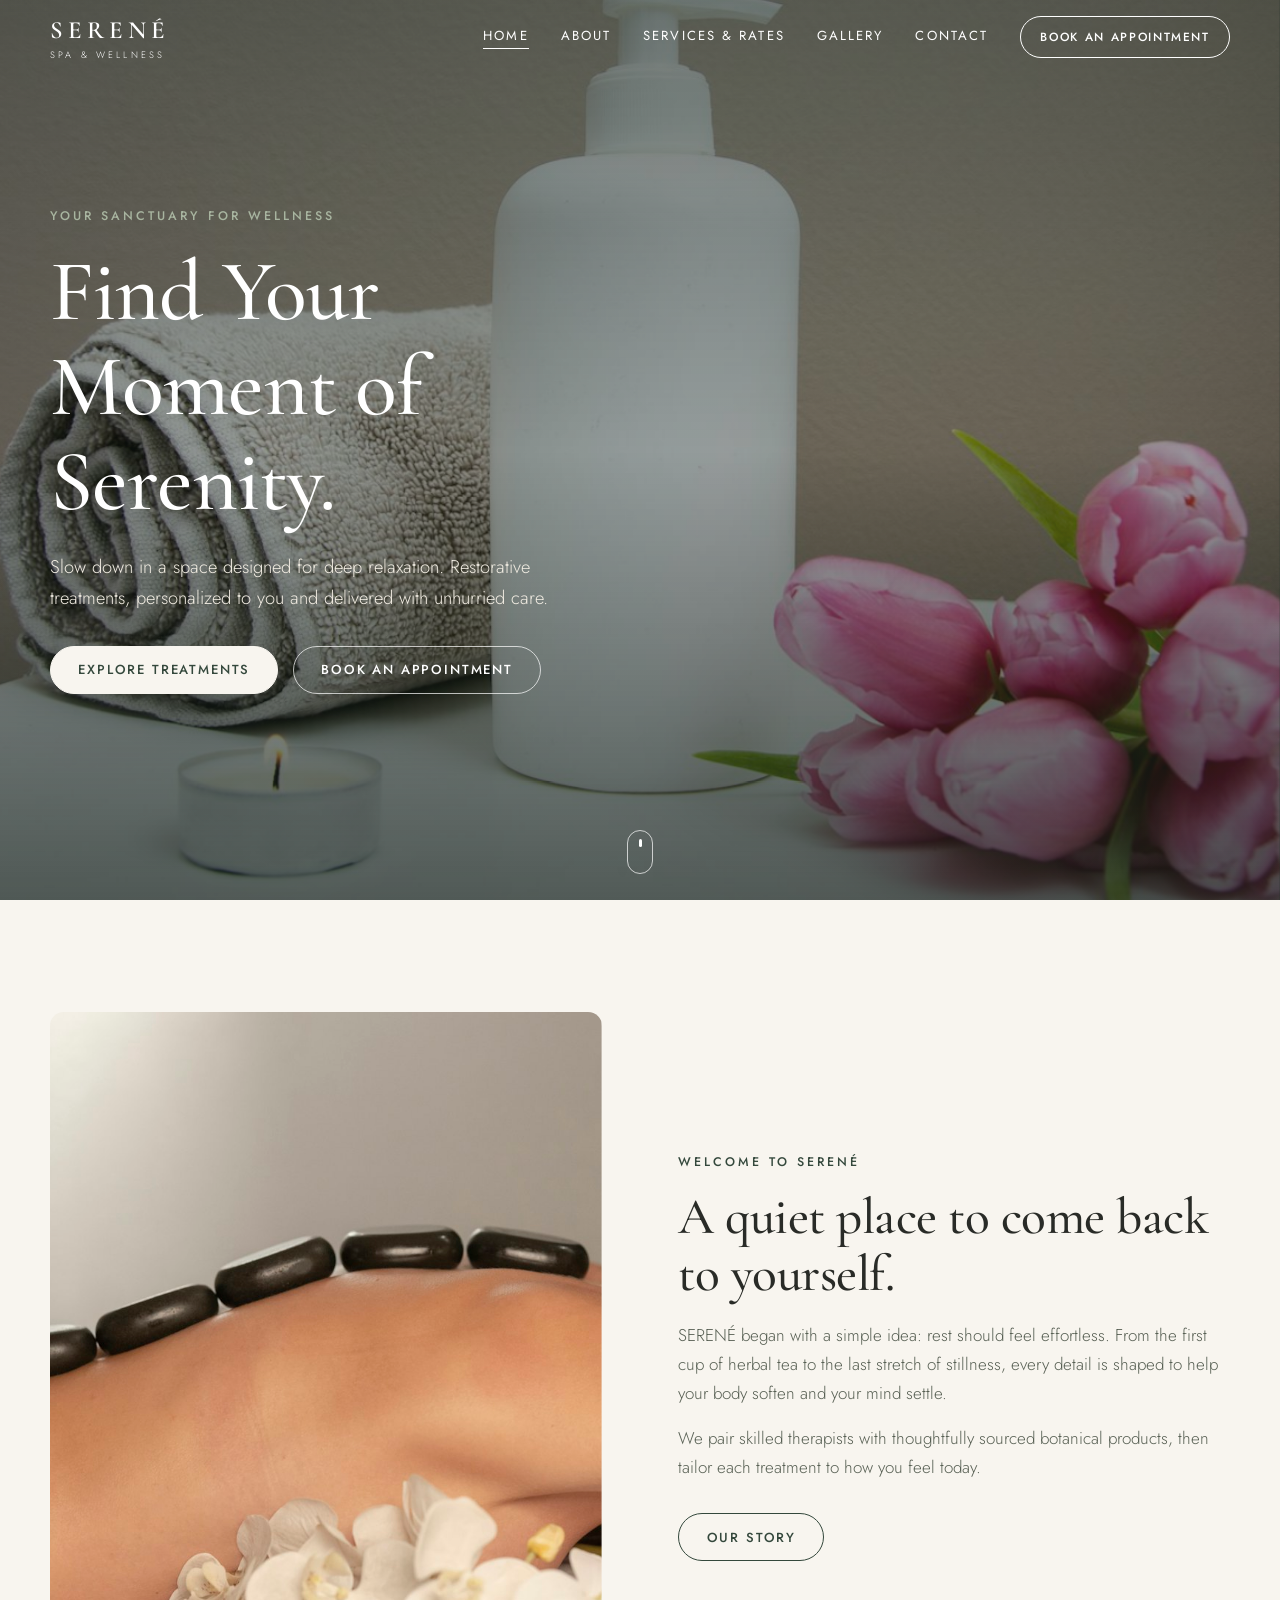
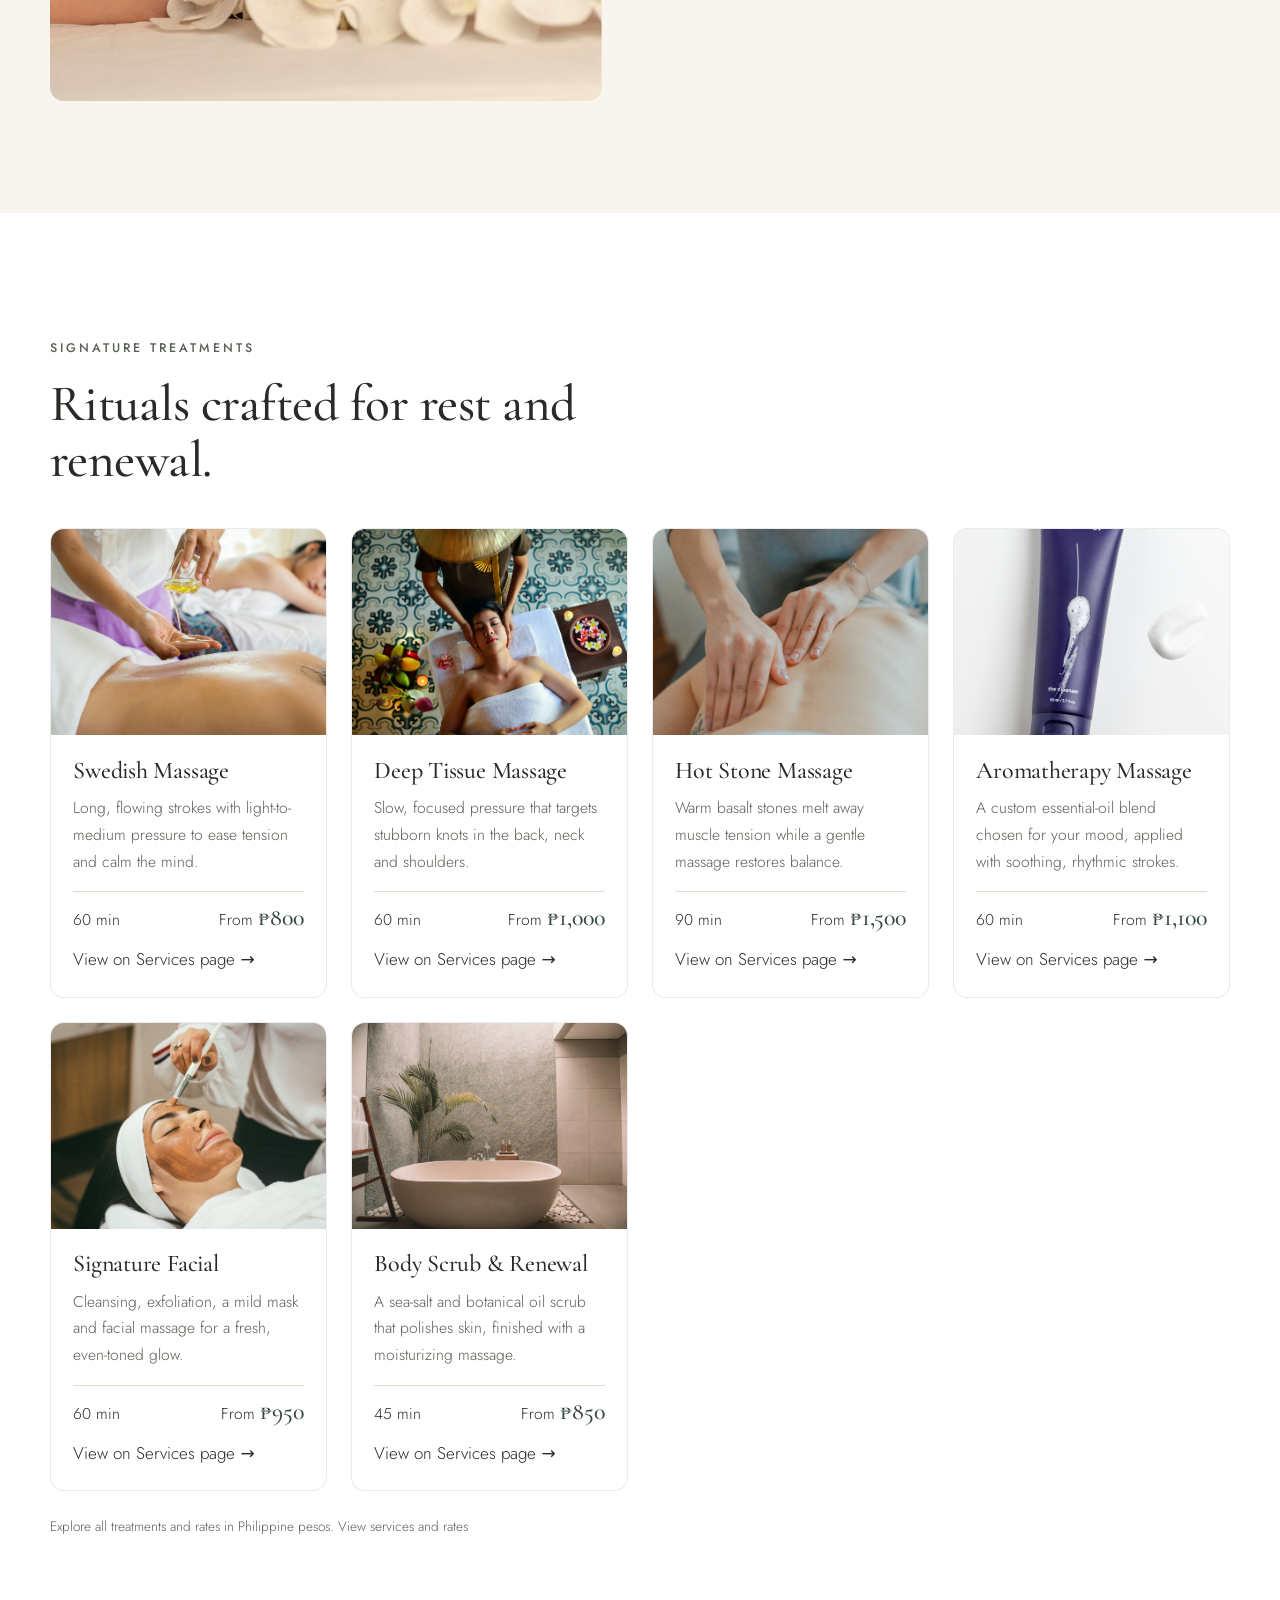
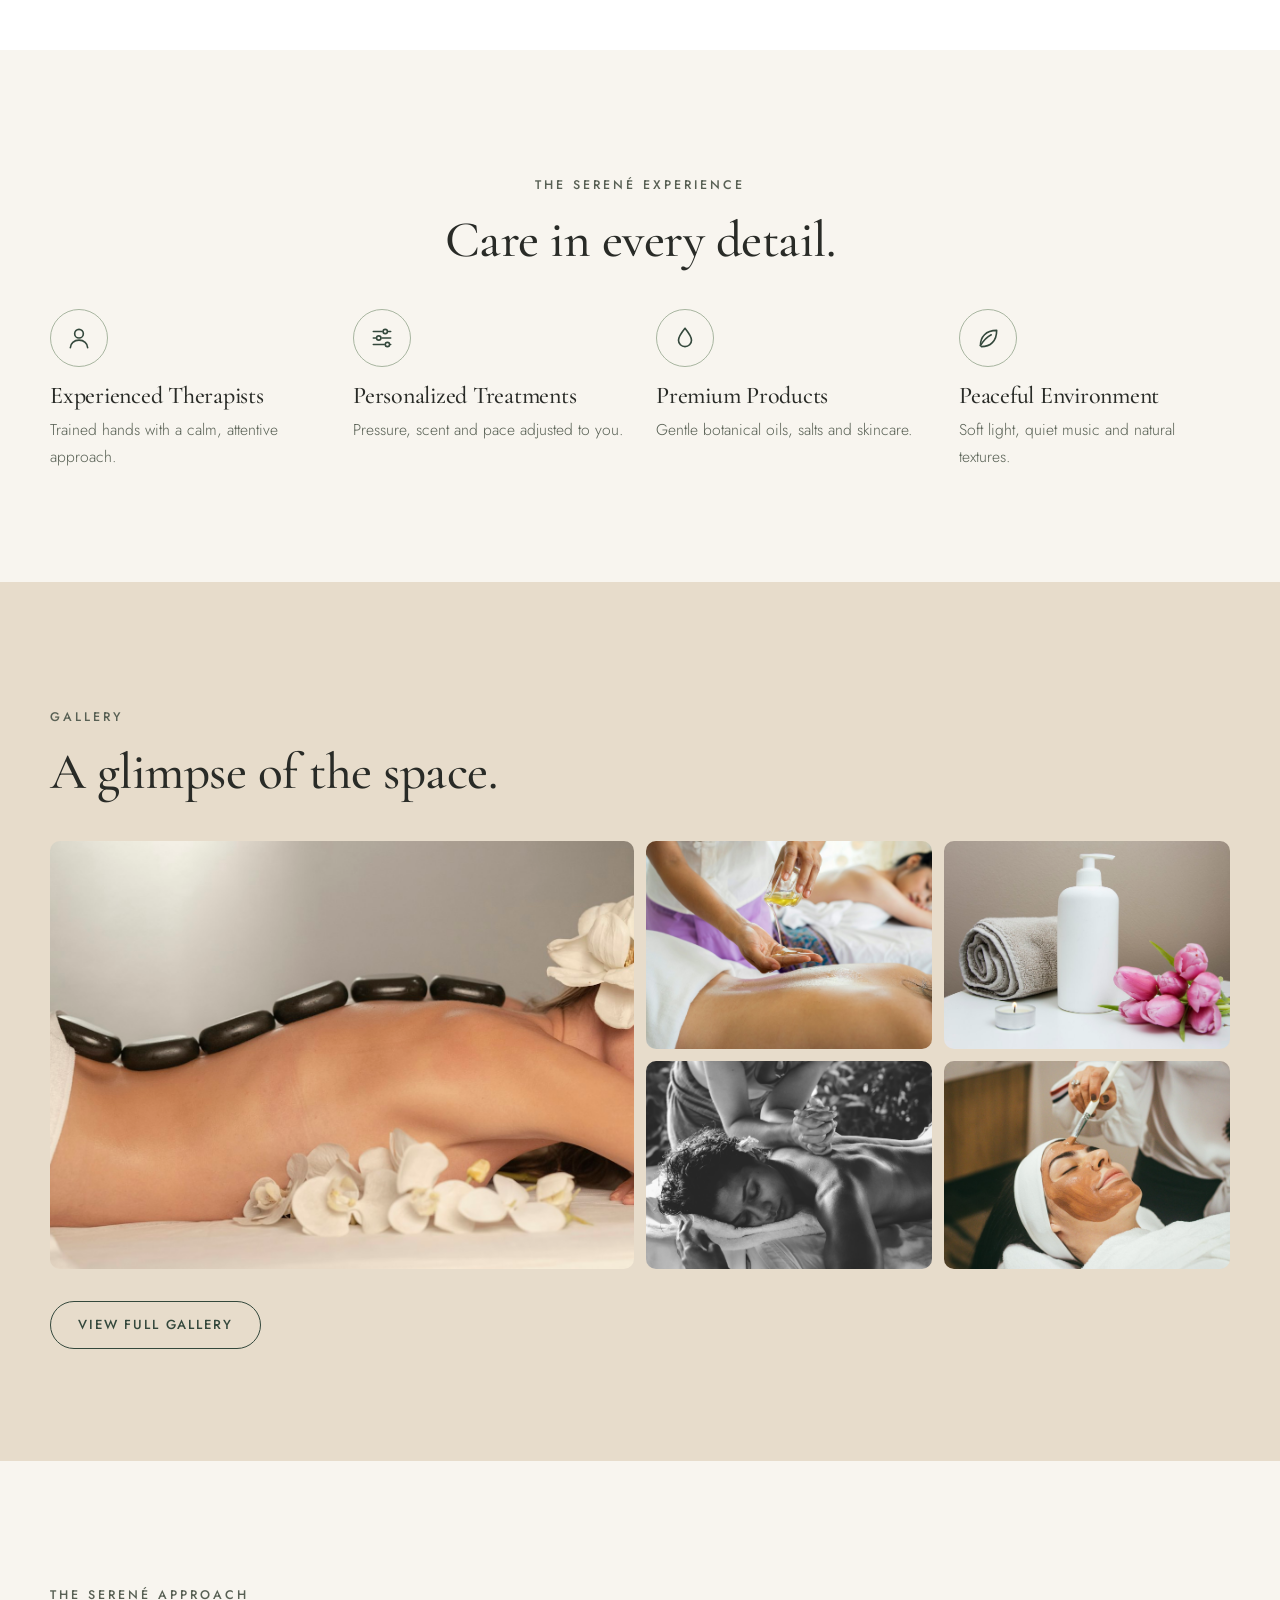
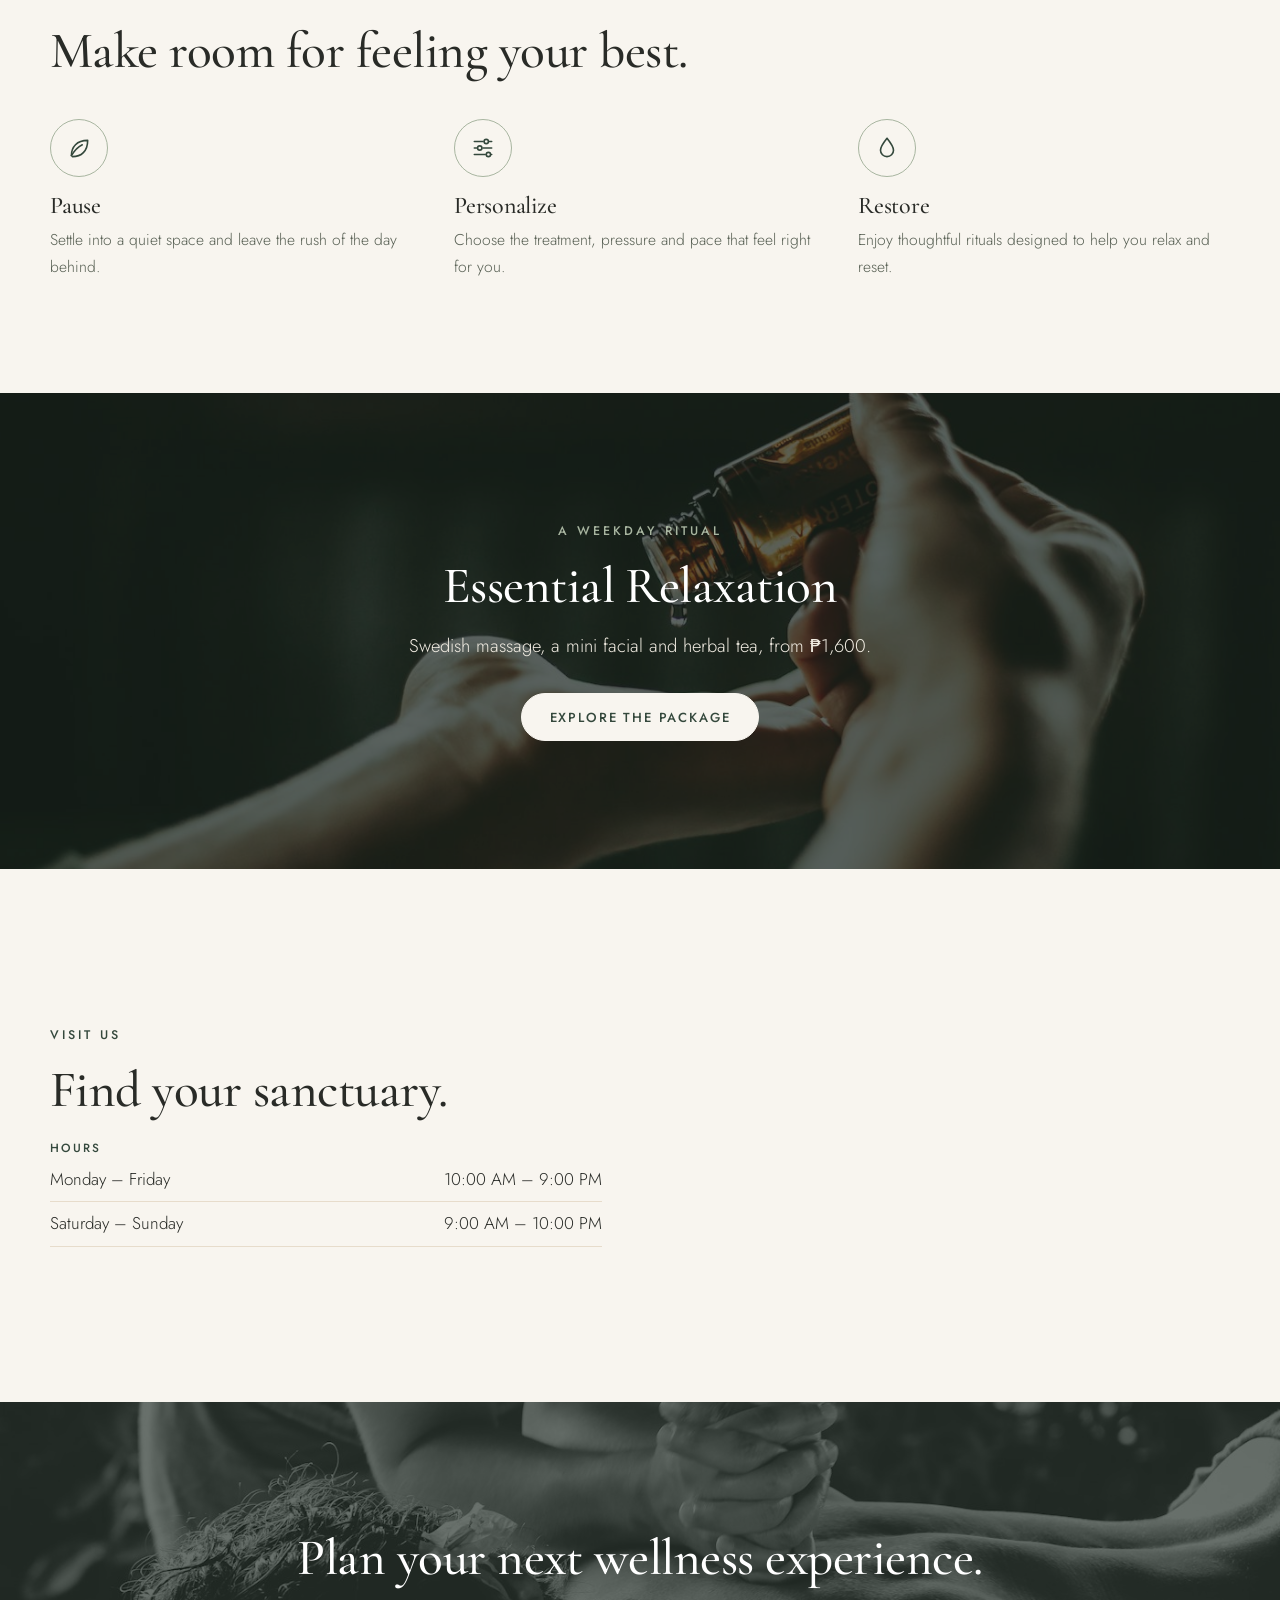
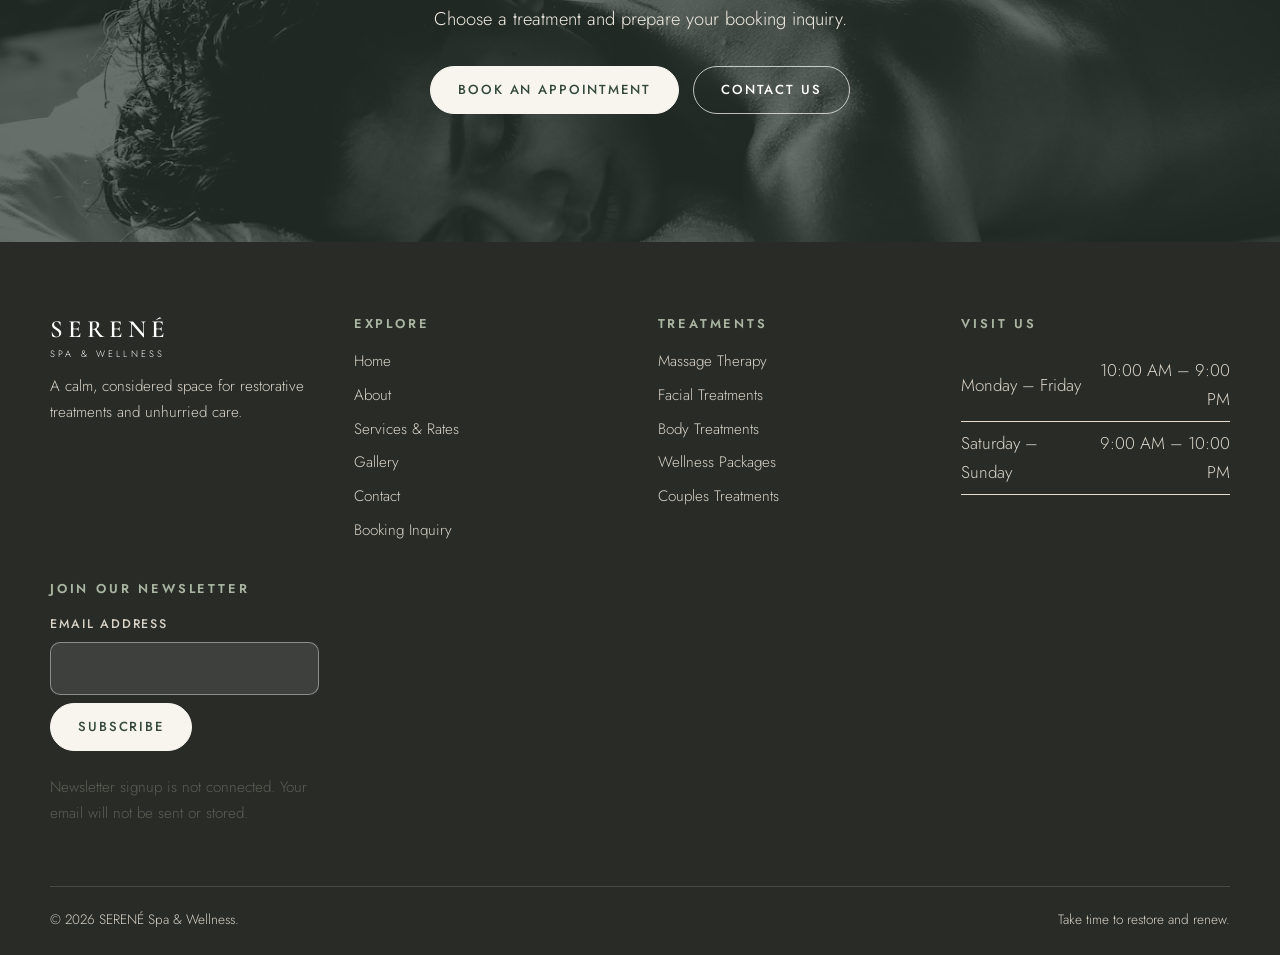
==== commit 79296c2c: "added additional features" ====
--- a/index.html
+++ b/index.html
@@ -78,7 +78,7 @@
         </section>
 
         <section class="section">
-            <div class="container">
+            <div class="container mobile-center">
                 <header class="sec-h center" data-reveal>
                     <p class="eyebrow">The SERENÉ experience</p>
                     <h2>Care in every detail.</h2>
@@ -116,7 +116,7 @@
         </section>
 
         <section class="section">
-            <div class="container">
+            <div class="container mobile-center">
                 <header class="sec-h" data-reveal>
                     <p class="eyebrow">The SERENÉ approach</p>
                     <h2>Make room for feeling your best.</h2>
--- a/css/styles.css
+++ b/css/styles.css
@@ -1073,6 +1073,28 @@
     background: var(--sand);
     border-left: 4px solid var(--forest);
     font-size: .92rem
+}
+
+.prompt {
+    position: fixed;
+    top: 50%;
+    left: 50%;
+    transform: translate(-50%, -50%);
+    width: min(100% - 2rem, 32rem);
+    max-width: none;
+    max-height: calc(100vh - 2rem);
+    max-height: calc(100dvh - 2rem);
+    overflow-y: auto;
+    border: 1px solid rgba(52, 72, 60, .12);
+    border-radius: 20px;
+    padding: clamp(1.4rem, 4vw, 2.4rem);
+    background: var(--white);
+    color: var(--charcoal);
+    box-shadow: var(--sh)
+}
+
+.prompt::backdrop {
+    background: rgba(25, 32, 27, .58)
 }
 
 .ok {
@@ -1534,6 +1556,22 @@
     }
 }
 
+@media(max-width:759px) {
+    .mobile-center .sec-h,
+    .mobile-center .values div,
+    .mobile-center .benefit {
+        text-align: center
+    }
+
+    .mobile-center .sec-h {
+        margin-inline: auto
+    }
+
+    .mobile-center .benefit span {
+        margin-inline: auto
+    }
+}
+
 @media(prefers-reduced-motion:reduce) {
 
     *,
